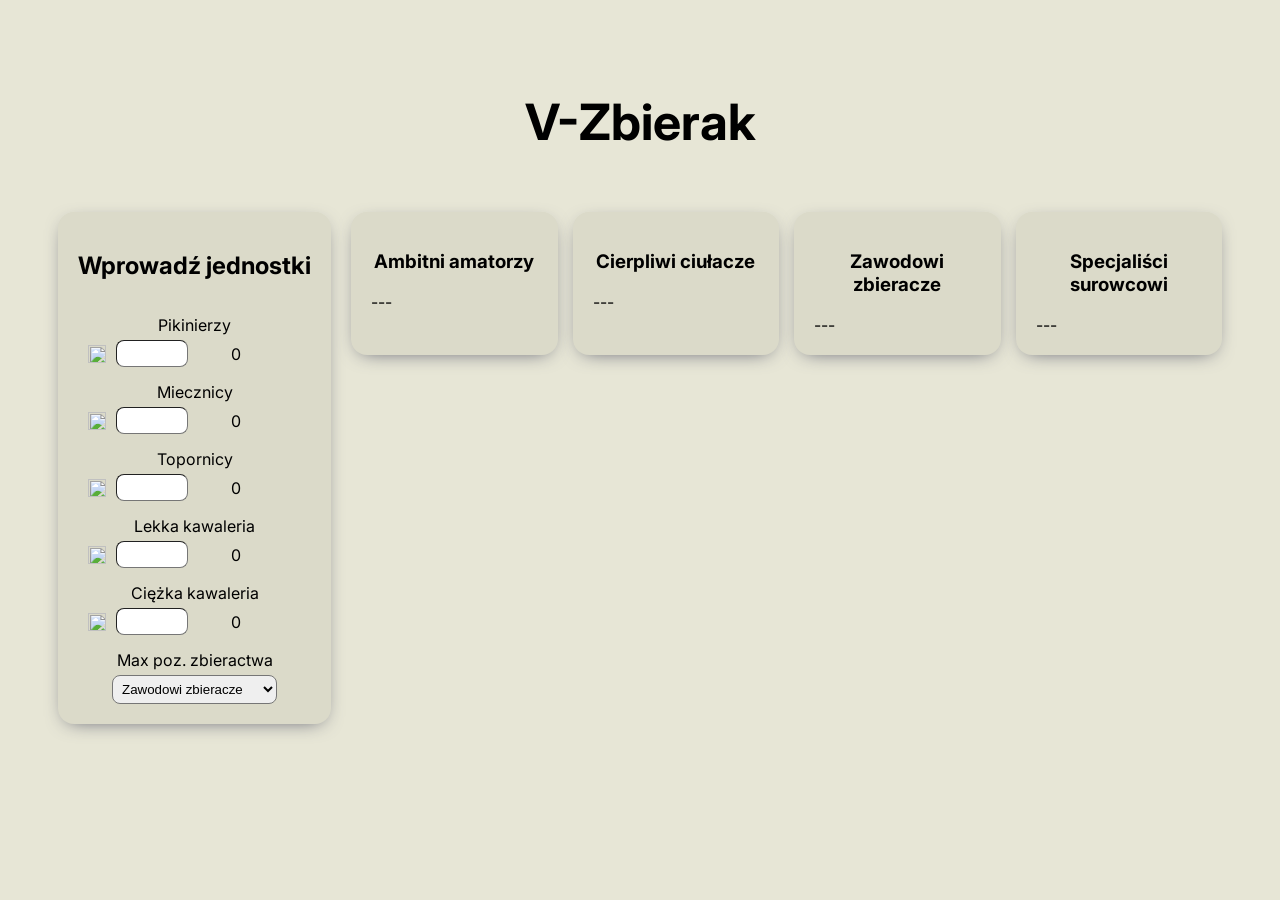
==== index.html @ ecbe4cec "Rename plemiona.html to index.html" ====
<!DOCTYPE html>
<html lang="en">
<head>
    <meta charset="UTF-8">
    <meta http-equiv="X-UA-Compatible" content="IE=edge">
    <meta name="viewport" content="width=device-width, initial-scale=1.0">
    <title>V-Zbierak - Plemiona</title>
    <link rel="preconnect" href="https://fonts.googleapis.com">
    <link rel="preconnect" href="https://fonts.gstatic.com" crossorigin>
    <link href="https://fonts.googleapis.com/css2?family=Inter:wght@100;200;300;400;500;600;700;800;900&display=swap" rel="stylesheet">
    <link id="favicon" rel="shortcut icon" href="https://dspl.innogamescdn.com/asset/935e323b/graphic/favicon.png">
    <style>
        html{
            background-color: #e7e6d6;
            font-family: 'Inter', sans-serif;
        }
        body{
            padding:100px
        }
        input, select{
            width: 60px;
            padding: 5px;
            border-width: 1px;
            border-radius: 0.5rem;
            outline: 2px solid transparent;
            outline-offset: 2px;
        }
        select{
            width: 165px;
        }
        h1{
            text-align: center;
            font-size: 50px;
            margin-bottom: 60px;
        }
        h3{
            text-align: center;
        }
        label{
            margin-top: 15px;
            margin-bottom: 5px;
        }
        hr{
            width:100%
        }
        .inputs{
            display: flex;
            flex-direction: column;
        }
        .grid2{
            display: flex;
            gap: 150px;
        }
        .mainGrid{
            display: flex;
            gap: 50px;
        }
        .col{
            flex: 1;
        }
        .col-6{
            flex: 6;
        }
        .card {
            padding: 20px;
            background-color: #dbdac9;
            border-radius: 1rem;
            box-shadow: 0px 5px 20px -9px rgba(66, 68, 90, 1);
        }
        .icon{
            width: 18px;
            height: 18px;
            margin-right: 10px;
        }
        .inputs div{
            display: flex;
            align-items: center;
        }
        .tribalWarsIcon{
            width: 18px;
            height: 18px;
            display: inline-block;
            margin: auto 2px auto 0;
            overflow: hidden;
            background-repeat: no-repeat;
            vertical-align: -4px;
            background: transparent scroll top left no-repeat;
            background-image: url(https://dspl.innogamescdn.com/asset/935e323b/graphic/icons/header.png);
        }
        .time{
            background-position: -285px 0px;
        }
        .inputs .tribalWarsIcon{
            margin-left: 20px;
            margin-right: 5px;
        }
        .resText{
            width: 70px;
        }
        .scavDetails{
            display: flex;
            flex-direction: column;
            gap:5px
        }
        @media screen and (max-width: 1500px) {
            body{
                padding: 50px;
            }
            .mainGrid{
                gap: 15px;
            }
            .grid2{
                gap: 20px;
            }

        }
        @media screen and (max-width: 800px) {
            h1{
                font-size: 40px;
            }
            body{
                padding: 10px;
            }
            .mainGrid{
                gap: 15px;
                flex-direction: column;
               
            }
            .grid2{
                flex-direction: column;
                gap: 20px;
            }
            .col{
                flex-direction: column;
            }

        }
    </style>
</head>
<body>
    <h1>V-Zbierak</h1>
    <div class="grid2">
        <div class="card">
            <h2>Wprowadź jednostki</h2>
            <div class="inputs col" style="align-items: center;">
                <label for="pikeman">Pikinierzy</label>
                <div>
                    <img class="icon" src="https://dspl.innogamescdn.com/asset/935e323b/graphic/unit/unit_spear.png" />
                    <input name="pikeman" id="pikeman" type="number" min="0" oninput="calculate()"/>
                    <span class="tribalWarsIcon"></span>
                    <span class="resText" id="pikemanRes">0</span>
                </div>
                <label for="swordman">Miecznicy</label>
                <div>
                    <img class="icon" src="https://dspl.innogamescdn.com/asset/935e323b/graphic/unit/unit_sword.png" />
                    <input name="swordman" id="swordman" type="number" min="0" oninput="calculate()"  />
                    <span class="tribalWarsIcon"></span>
                    <span class="resText" id="swordmanRes">0</span>
                </div>
                <label for="axeman">Topornicy</label>
                <div>
                    <img class="icon" src="https://dspl.innogamescdn.com/asset/935e323b/graphic/unit/unit_axe.png" />
                    <input name="axeman" id="axeman" type="number" min="0" oninput="calculate()" />
                    <span class="tribalWarsIcon"></span>
                    <span class="resText" id="axemanRes">0</span>
                </div>
                <label for="lightCav">Lekka kawaleria</label>
                <div>
                    <img class="icon" src="https://dspl.innogamescdn.com/asset/935e323b/graphic/unit/unit_light.png" />
                    <input name="lightCav" id="lightCav" type="number" min="0" oninput="calculate()" />
                    <span class="tribalWarsIcon"></span>
                    <span class="resText" id="lightCavRes">0</span>
                </div>
                <label for="heavyCav">Ciężka kawaleria</label>
                <div>
                    <img class="icon" src="https://dspl.innogamescdn.com/asset/935e323b/graphic/unit/unit_heavy.png" />
                    <input name="heavyCav" id="heavyCav" type="number" min="0" oninput="calculate()" />
                    <span class="tribalWarsIcon"></span>
                    <span class="resText" id="heavyCavRes">0</span>
                </div>
                <label for="discoverLvl">Max poz. zbieractwa</label>
                <div>
                    <select name="discoverLvl" id="discoverLvl" onchange="setDiscoverLvl()">
                        <option value="1">Ambitni amatorzy</option>
                        <option value="2">Cierpliwi ciułacze</option>
                        <option value="3" selected="selected">Zawodowi zbieracze</option>
                        <option value="4">Specjaliści surowcowi</option>
                    </select>
                </div>
            </div>
        </div>
        <div class="col-6">
            <div class="mainGrid">
                <div class="col card">
                    <h3>Ambitni amatorzy</h3>
                    <div id="scav1">---</div>
                </div>
                <div class="col card">
                    <h3>Cierpliwi ciułacze</h3>
                    <div id="scav2">---</div>
                </div>
                <div class="col card">
                    <h3>Zawodowi zbieracze</h3>
                    <div id="scav3">---</div>
                </div>
                <div class="col card">
                    <h3>Specjaliści surowcowi</h3>
                    <div id="scav4">---</div>
                </div>
            </div>
        </div>
    </div>
    <script>
        const pikemanInput = document.getElementById('pikeman');
        const swordmanInput = document.getElementById('swordman');
        const axemanInput = document.getElementById('axeman');
        const lightCavInput = document.getElementById('lightCav');
        const heavyCavInput = document.getElementById('heavyCav');
        let discoverLvl = 3;
        let proportions = [[1], [2.5,1], [5,2,1], [7.5,3,1.5,1]]

        const base = {
            duration_exponent: 0.45,
            duration_initial_seconds: 1800,
            duration_factor: 1,
            load:
            {
                pikeman: 25,
                swordman: 15,
                axeman : 10,
                lightCav: 80,
                heavyCav: 50,
            },
            lootFactors: [0.1,0.25,0.5,0.75]
        }

        let setDiscoverLvl = () => {
            discoverLvl = document.getElementById('discoverLvl').value*1;
            calculate();
        }

        let calculate = () => {

            clearScavInfo();
            calculateEachLoad();
            
            let fullLoad = 
                base.load.pikeman   *   pikemanInput.value  +
                base.load.swordman  *   swordmanInput.value +
                base.load.axeman    *   axemanInput.value   +
                base.load.lightCav  *   lightCavInput.value +
                base.load.heavyCav  *   heavyCavInput.value ;

            let target = [];
            //console.log(fullLoad);
            switch(discoverLvl){
                case 1:
                    target = [fullLoad]
                    break;
                case 2:
                    target = [(fullLoad/3.5)*2.5,(fullLoad/3.5)*1]
                    break;
                case 3:
                    target = [(fullLoad/8)*5,(fullLoad/8)*2,(fullLoad/8)*1]
                    break;
                case 4: 
                    target = [(fullLoad/13)*7.5,(fullLoad/13)*3,(fullLoad/13)*1.5,(fullLoad/13)*1]
                    break;
                default:
                    target = [fullLoad]
                    break;
            }

            const units = optimalValue(target,[pikemanInput.value,swordmanInput.value,axemanInput.value,lightCavInput.value,heavyCavInput.value]);

            let scavengeInfo = [
                ((units[0].length>0) ? 
                {
                    timeInSec: calcDurationSeconds(units[0].reduce((partialSum, a) => partialSum + a, 0),0.1),
                    units: units[0],
                    load: units[0].reduce((partialSum, a) => partialSum + a, 0)*0.1
                } : {}),
                ((units[1].length>0) ? 
                {
                    timeInSec: calcDurationSeconds(units[1].reduce((partialSum, a) => partialSum + a, 0),0.25),
                    units: units[1],
                    load: units[1].reduce((partialSum, a) => partialSum + a, 0)*0.25
                } : {}),
                ((units[2].length>0) ? 
                {
                    timeInSec: calcDurationSeconds(units[2].reduce((partialSum, a) => partialSum + a, 0),0.5),
                    units: units[2],
                    load: units[2].reduce((partialSum, a) => partialSum + a, 0)*0.5
                } : {}),
                ((units[3].length>0) ? 
                {
                    timeInSec: calcDurationSeconds(units[3].reduce((partialSum, a) => partialSum + a, 0),0.75),
                    units: units[3],
                    load: units[3].reduce((partialSum, a) => partialSum + a, 0)*0.75
                } : {}),
            ]

            displayData(scavengeInfo);
        }

        let clearScavInfo = () => {
            for(let i = 0; i<4; i++){document.getElementById('scav'+(i+1)).innerHTML =`---` }
        }

        let displayData = (scavengeInfo) => {
            for(let i = 0; i<4; i++){
                if(scavengeInfo[i].load){
                document.getElementById('scav'+(i+1)).innerHTML =`
                <div class="scavDetails">
                    <div>
                        <span class="tribalWarsIcon time" style="margin-right:10px"></span> <span class="resText" id="heavyCavRes">${secondsToDhms(scavengeInfo[i].timeInSec)}</span>
                    </div>
                    <hr>
                    <div>
                        <span class="tribalWarsIcon" style="margin-right:10px"></span> <span class="resText" id="heavyCavRes">${Math.floor(scavengeInfo[i].load)}</span>
                    </div>
                    <hr>
                    ${weightToUnits(scavengeInfo[i].units)} 
                </div>`
                }   
            }
        }

        let optimalValue = (targets,units) => {
            const weights = [base.load.pikeman, base.load.swordman, base.load.axeman, base.load.lightCav, base.load.heavyCav];
            let availableUnits = [];
            let usedUnits = [[],[],[],[]];
            for(let i = 0; i < 5; i++){
                while (units[i] > 0){
                    availableUnits.push(weights[i])
                    units[i]--;
                }
            }
            const results = [];
            targets.map((target, index) => {
                let i = availableUnits.length -2;
                do{
                    target -= availableUnits[i];
                    usedUnits[index].push(availableUnits.pop());
                    i--;
                }while(target > base.load.lightCav)
            })
            let index = 0;
            for(let i = availableUnits.length-1; i >= 0; i--){
                usedUnits[index].push(availableUnits.pop());
                index++;
                if(index == discoverLvl)index = 0;
            }
            return usedUnits;
        };

        let calcDurationSeconds = (t, lootFactor) => {
            return Math.round((Math.pow(t * getLootPercent(lootFactor) * t * lootFactor, base.duration_exponent) + base.duration_initial_seconds) * base.duration_factor)
        }

        let getLootPercent = (lootFactor) => {
            return 100 * lootFactor
        }

        let weightToUnits = (weight) => {
            let units = [0,0,0,0,0]
            if(weight){
            weight.map((unit, index) => {
                switch (unit){
                    case 25:
                        units[0]++;
                        break;
                    case 15:
                        units[1]++;
                        break;
                    case 10:
                        units[2]++;
                        break;
                    case 80:
                        units[3]++;
                        break;
                    case 50:
                        units[4]++;
                        break;
                }
            })
            return (
                ((units[0] > 0) ? ` <div>
                                        <img class="icon" src="https://dspl.innogamescdn.com/asset/935e323b/graphic/unit/unit_spear.png" /> <span class="resText">${units[0]}</span>
                                    </div>` 
                : "") + 
                ((units[1] > 0) ? ` <div>
                                        <img class="icon" src="https://dspl.innogamescdn.com/asset/935e323b/graphic/unit/unit_sword.png" /> <span class="resText">${units[1]}</span>
                                    </div>` 
                : "") +
                ((units[2] > 0) ? ` <div>
                                        <img class="icon" src="https://dspl.innogamescdn.com/asset/935e323b/graphic/unit/unit_axe.png" /> <span class="resText">${units[2]}</span>
                                    </div>` 
                : "") +
                ((units[3] > 0) ? ` <div>
                                        <img class="icon" src="https://dspl.innogamescdn.com/asset/935e323b/graphic/unit/unit_light.png" /> <span class="resText">${units[3]}</span>
                                    </div>` 
                : "") + 
                ((units[4] > 0) ? ` <div>
                                        <img class="icon" src="https://dspl.innogamescdn.com/asset/935e323b/graphic/unit/unit_heavy.png" /> <span class="resText">${units[4]}</span>
                                    </div>` 
                : "")
                );
            }else{
                return "";
            }
        }

        let calculateEachLoad = () => {
            if(pikemanInput.value){
                document.getElementById('pikemanRes').innerText = pikemanInput.value*base.load.pikeman;
            }else{
                document.getElementById('pikemanRes').innerText = 0;
            }
            if(swordmanInput.value){
                document.getElementById('swordmanRes').innerText = swordmanInput.value*base.load.swordman;
            }else{
                document.getElementById('swordmanRes').innerText = 0;
            }
            if(axemanInput.value){
                document.getElementById('axemanRes').innerText = axemanInput.value*base.load.axeman;
            }else{
                document.getElementById('axemanRes').innerText = 0;
            }
            if(lightCavInput.value){
                document.getElementById('lightCavRes').innerText = lightCavInput.value*base.load.lightCav;
            }else{
                document.getElementById('lightCavRes').innerText = 0;
            }
            if(heavyCavInput.value){
                document.getElementById('heavyCavRes').innerText = heavyCavInput.value*base.load.heavyCav;
            }else{
                document.getElementById('heavyCavRes').innerText = 0;
            }
        }

        function secondsToDhms(seconds) {
            seconds = Number(seconds);
            var d = Math.floor(seconds / (3600*24));
            var h = Math.floor(seconds % (3600*24) / 3600);
            var m = Math.floor(seconds % 3600 / 60);
            var s = Math.floor(seconds % 60);

            var dDisplay = d > 0 ? d + " d, " : "";
            var hDisplay = h > 0 ? h + " h, "  : "";
            var mDisplay = m > 0 ? m + " min, " : "";
            var sDisplay = s > 0 ? s + " sec." : "";
            return dDisplay + hDisplay + mDisplay + sDisplay;
        }

    </script>
</body>
</html>
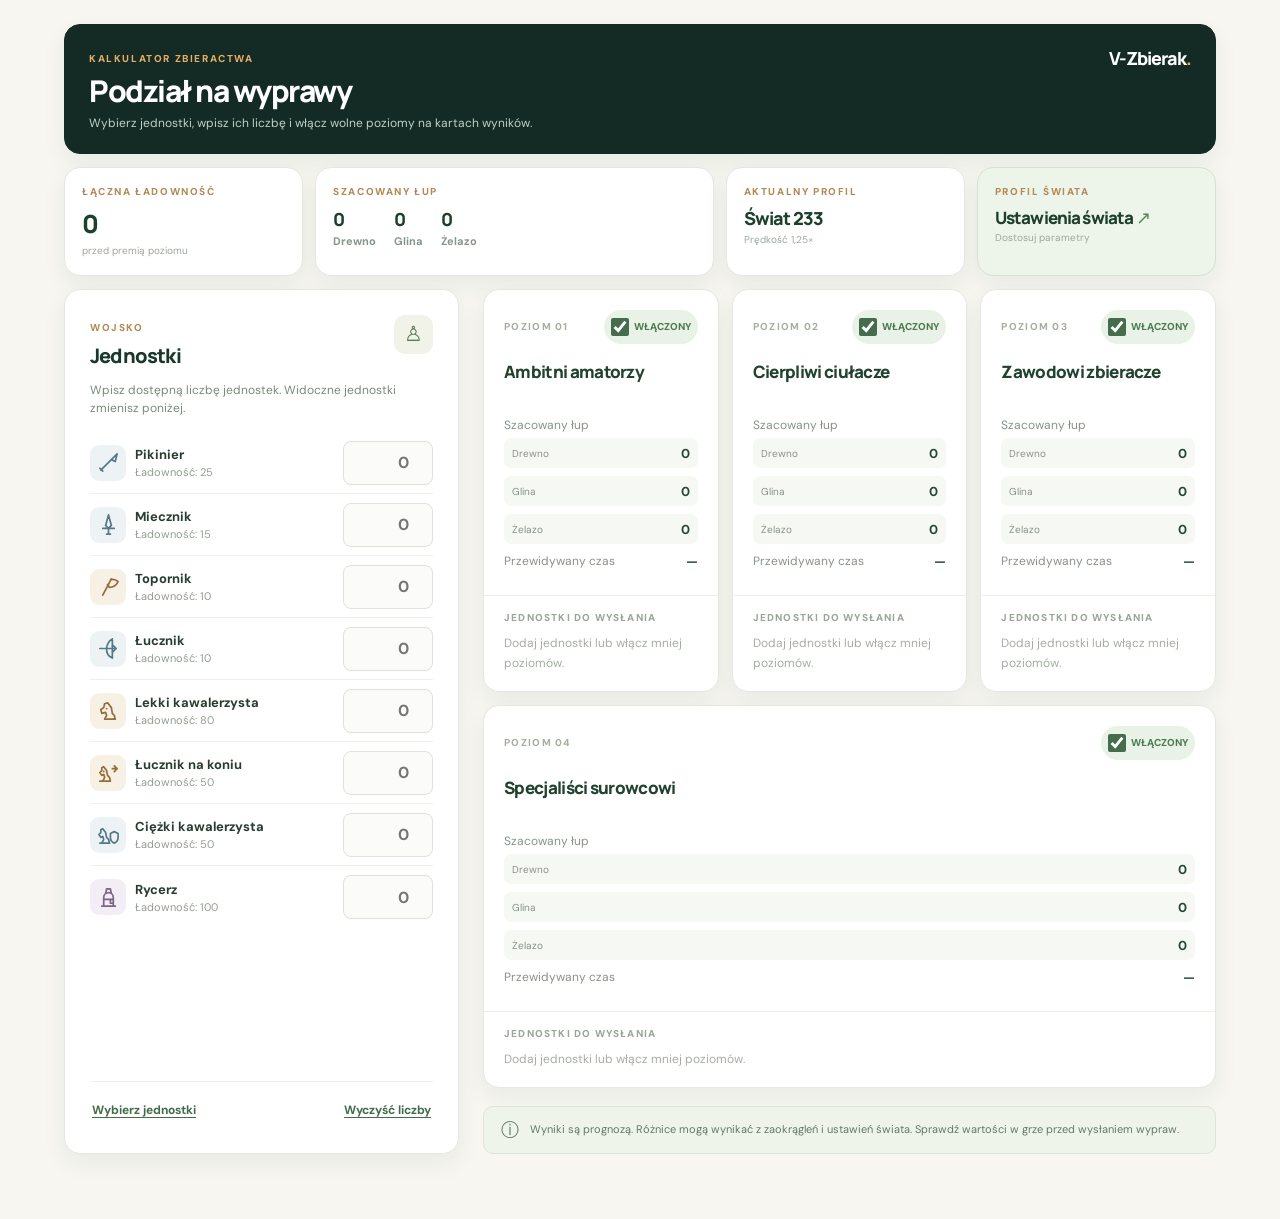
==== commit 0fa49ab9: "Updating the calculator" ====
--- a/index.html
+++ b/index.html
@@ -1,458 +1,87 @@
-<!DOCTYPE html>
-<html lang="en">
-<head>
-    <meta charset="UTF-8">
-    <meta http-equiv="X-UA-Compatible" content="IE=edge">
-    <meta name="viewport" content="width=device-width, initial-scale=1.0">
-    <title>V-Zbierak - Plemiona</title>
-    <link rel="preconnect" href="https://fonts.googleapis.com">
-    <link rel="preconnect" href="https://fonts.gstatic.com" crossorigin>
-    <link href="https://fonts.googleapis.com/css2?family=Inter:wght@100;200;300;400;500;600;700;800;900&display=swap" rel="stylesheet">
-    <link id="favicon" rel="shortcut icon" href="https://dspl.innogamescdn.com/asset/935e323b/graphic/favicon.png">
-    <style>
-        html{
-            background-color: #e7e6d6;
-            font-family: 'Inter', sans-serif;
-        }
-        body{
-            padding:100px
-        }
-        input, select{
-            width: 60px;
-            padding: 5px;
-            border-width: 1px;
-            border-radius: 0.5rem;
-            outline: 2px solid transparent;
-            outline-offset: 2px;
-        }
-        select{
-            width: 165px;
-        }
-        h1{
-            text-align: center;
-            font-size: 50px;
-            margin-bottom: 60px;
-        }
-        h3{
-            text-align: center;
-        }
-        label{
-            margin-top: 15px;
-            margin-bottom: 5px;
-        }
-        hr{
-            width:100%
-        }
-        .inputs{
-            display: flex;
-            flex-direction: column;
-        }
-        .grid2{
-            display: flex;
-            gap: 150px;
-        }
-        .mainGrid{
-            display: flex;
-            gap: 50px;
-        }
-        .col{
-            flex: 1;
-        }
-        .col-6{
-            flex: 6;
-        }
-        .card {
-            padding: 20px;
-            background-color: #dbdac9;
-            border-radius: 1rem;
-            box-shadow: 0px 5px 20px -9px rgba(66, 68, 90, 1);
-        }
-        .icon{
-            width: 18px;
-            height: 18px;
-            margin-right: 10px;
-        }
-        .inputs div{
-            display: flex;
-            align-items: center;
-        }
-        .tribalWarsIcon{
-            width: 18px;
-            height: 18px;
-            display: inline-block;
-            margin: auto 2px auto 0;
-            overflow: hidden;
-            background-repeat: no-repeat;
-            vertical-align: -4px;
-            background: transparent scroll top left no-repeat;
-            background-image: url(https://dspl.innogamescdn.com/asset/935e323b/graphic/icons/header.png);
-        }
-        .time{
-            background-position: -285px 0px;
-        }
-        .inputs .tribalWarsIcon{
-            margin-left: 20px;
-            margin-right: 5px;
-        }
-        .resText{
-            width: 70px;
-        }
-        .scavDetails{
-            display: flex;
-            flex-direction: column;
-            gap:5px
-        }
-        @media screen and (max-width: 1500px) {
-            body{
-                padding: 50px;
-            }
-            .mainGrid{
-                gap: 15px;
-            }
-            .grid2{
-                gap: 20px;
-            }
-
-        }
-        @media screen and (max-width: 800px) {
-            h1{
-                font-size: 40px;
-            }
-            body{
-                padding: 10px;
-            }
-            .mainGrid{
-                gap: 15px;
-                flex-direction: column;
-               
-            }
-            .grid2{
-                flex-direction: column;
-                gap: 20px;
-            }
-            .col{
-                flex-direction: column;
-            }
-
-        }
-    </style>
-</head>
-<body>
-    <h1>V-Zbierak</h1>
-    <div class="grid2">
-        <div class="card">
-            <h2>Wprowadź jednostki</h2>
-            <div class="inputs col" style="align-items: center;">
-                <label for="pikeman">Pikinierzy</label>
-                <div>
-                    <img class="icon" src="https://dspl.innogamescdn.com/asset/935e323b/graphic/unit/unit_spear.png" />
-                    <input name="pikeman" id="pikeman" type="number" min="0" oninput="calculate()"/>
-                    <span class="tribalWarsIcon"></span>
-                    <span class="resText" id="pikemanRes">0</span>
-                </div>
-                <label for="swordman">Miecznicy</label>
-                <div>
-                    <img class="icon" src="https://dspl.innogamescdn.com/asset/935e323b/graphic/unit/unit_sword.png" />
-                    <input name="swordman" id="swordman" type="number" min="0" oninput="calculate()"  />
-                    <span class="tribalWarsIcon"></span>
-                    <span class="resText" id="swordmanRes">0</span>
-                </div>
-                <label for="axeman">Topornicy</label>
-                <div>
-                    <img class="icon" src="https://dspl.innogamescdn.com/asset/935e323b/graphic/unit/unit_axe.png" />
-                    <input name="axeman" id="axeman" type="number" min="0" oninput="calculate()" />
-                    <span class="tribalWarsIcon"></span>
-                    <span class="resText" id="axemanRes">0</span>
-                </div>
-                <label for="lightCav">Lekka kawaleria</label>
-                <div>
-                    <img class="icon" src="https://dspl.innogamescdn.com/asset/935e323b/graphic/unit/unit_light.png" />
-                    <input name="lightCav" id="lightCav" type="number" min="0" oninput="calculate()" />
-                    <span class="tribalWarsIcon"></span>
-                    <span class="resText" id="lightCavRes">0</span>
-                </div>
-                <label for="heavyCav">Ciężka kawaleria</label>
-                <div>
-                    <img class="icon" src="https://dspl.innogamescdn.com/asset/935e323b/graphic/unit/unit_heavy.png" />
-                    <input name="heavyCav" id="heavyCav" type="number" min="0" oninput="calculate()" />
-                    <span class="tribalWarsIcon"></span>
-                    <span class="resText" id="heavyCavRes">0</span>
-                </div>
-                <label for="discoverLvl">Max poz. zbieractwa</label>
-                <div>
-                    <select name="discoverLvl" id="discoverLvl" onchange="setDiscoverLvl()">
-                        <option value="1">Ambitni amatorzy</option>
-                        <option value="2">Cierpliwi ciułacze</option>
-                        <option value="3" selected="selected">Zawodowi zbieracze</option>
-                        <option value="4">Specjaliści surowcowi</option>
-                    </select>
-                </div>
-            </div>
-        </div>
-        <div class="col-6">
-            <div class="mainGrid">
-                <div class="col card">
-                    <h3>Ambitni amatorzy</h3>
-                    <div id="scav1">---</div>
-                </div>
-                <div class="col card">
-                    <h3>Cierpliwi ciułacze</h3>
-                    <div id="scav2">---</div>
-                </div>
-                <div class="col card">
-                    <h3>Zawodowi zbieracze</h3>
-                    <div id="scav3">---</div>
-                </div>
-                <div class="col card">
-                    <h3>Specjaliści surowcowi</h3>
-                    <div id="scav4">---</div>
-                </div>
-            </div>
-        </div>
-    </div>
-    <script>
-        const pikemanInput = document.getElementById('pikeman');
-        const swordmanInput = document.getElementById('swordman');
-        const axemanInput = document.getElementById('axeman');
-        const lightCavInput = document.getElementById('lightCav');
-        const heavyCavInput = document.getElementById('heavyCav');
-        let discoverLvl = 3;
-        let proportions = [[1], [2.5,1], [5,2,1], [7.5,3,1.5,1]]
-
-        const base = {
-            duration_exponent: 0.45,
-            duration_initial_seconds: 1800,
-            duration_factor: 1,
-            load:
-            {
-                pikeman: 25,
-                swordman: 15,
-                axeman : 10,
-                lightCav: 80,
-                heavyCav: 50,
-            },
-            lootFactors: [0.1,0.25,0.5,0.75]
-        }
-
-        let setDiscoverLvl = () => {
-            discoverLvl = document.getElementById('discoverLvl').value*1;
-            calculate();
-        }
-
-        let calculate = () => {
-
-            clearScavInfo();
-            calculateEachLoad();
-            
-            let fullLoad = 
-                base.load.pikeman   *   pikemanInput.value  +
-                base.load.swordman  *   swordmanInput.value +
-                base.load.axeman    *   axemanInput.value   +
-                base.load.lightCav  *   lightCavInput.value +
-                base.load.heavyCav  *   heavyCavInput.value ;
-
-            let target = [];
-            //console.log(fullLoad);
-            switch(discoverLvl){
-                case 1:
-                    target = [fullLoad]
-                    break;
-                case 2:
-                    target = [(fullLoad/3.5)*2.5,(fullLoad/3.5)*1]
-                    break;
-                case 3:
-                    target = [(fullLoad/8)*5,(fullLoad/8)*2,(fullLoad/8)*1]
-                    break;
-                case 4: 
-                    target = [(fullLoad/13)*7.5,(fullLoad/13)*3,(fullLoad/13)*1.5,(fullLoad/13)*1]
-                    break;
-                default:
-                    target = [fullLoad]
-                    break;
-            }
-
-            const units = optimalValue(target,[pikemanInput.value,swordmanInput.value,axemanInput.value,lightCavInput.value,heavyCavInput.value]);
-
-            let scavengeInfo = [
-                ((units[0].length>0) ? 
-                {
-                    timeInSec: calcDurationSeconds(units[0].reduce((partialSum, a) => partialSum + a, 0),0.1),
-                    units: units[0],
-                    load: units[0].reduce((partialSum, a) => partialSum + a, 0)*0.1
-                } : {}),
-                ((units[1].length>0) ? 
-                {
-                    timeInSec: calcDurationSeconds(units[1].reduce((partialSum, a) => partialSum + a, 0),0.25),
-                    units: units[1],
-                    load: units[1].reduce((partialSum, a) => partialSum + a, 0)*0.25
-                } : {}),
-                ((units[2].length>0) ? 
-                {
-                    timeInSec: calcDurationSeconds(units[2].reduce((partialSum, a) => partialSum + a, 0),0.5),
-                    units: units[2],
-                    load: units[2].reduce((partialSum, a) => partialSum + a, 0)*0.5
-                } : {}),
-                ((units[3].length>0) ? 
-                {
-                    timeInSec: calcDurationSeconds(units[3].reduce((partialSum, a) => partialSum + a, 0),0.75),
-                    units: units[3],
-                    load: units[3].reduce((partialSum, a) => partialSum + a, 0)*0.75
-                } : {}),
-            ]
-
-            displayData(scavengeInfo);
-        }
-
-        let clearScavInfo = () => {
-            for(let i = 0; i<4; i++){document.getElementById('scav'+(i+1)).innerHTML =`---` }
-        }
-
-        let displayData = (scavengeInfo) => {
-            for(let i = 0; i<4; i++){
-                if(scavengeInfo[i].load){
-                document.getElementById('scav'+(i+1)).innerHTML =`
-                <div class="scavDetails">
-                    <div>
-                        <span class="tribalWarsIcon time" style="margin-right:10px"></span> <span class="resText" id="heavyCavRes">${secondsToDhms(scavengeInfo[i].timeInSec)}</span>
-                    </div>
-                    <hr>
-                    <div>
-                        <span class="tribalWarsIcon" style="margin-right:10px"></span> <span class="resText" id="heavyCavRes">${Math.floor(scavengeInfo[i].load)}</span>
-                    </div>
-                    <hr>
-                    ${weightToUnits(scavengeInfo[i].units)} 
-                </div>`
-                }   
-            }
-        }
-
-        let optimalValue = (targets,units) => {
-            const weights = [base.load.pikeman, base.load.swordman, base.load.axeman, base.load.lightCav, base.load.heavyCav];
-            let availableUnits = [];
-            let usedUnits = [[],[],[],[]];
-            for(let i = 0; i < 5; i++){
-                while (units[i] > 0){
-                    availableUnits.push(weights[i])
-                    units[i]--;
-                }
-            }
-            const results = [];
-            targets.map((target, index) => {
-                let i = availableUnits.length -2;
-                do{
-                    target -= availableUnits[i];
-                    usedUnits[index].push(availableUnits.pop());
-                    i--;
-                }while(target > base.load.lightCav)
-            })
-            let index = 0;
-            for(let i = availableUnits.length-1; i >= 0; i--){
-                usedUnits[index].push(availableUnits.pop());
-                index++;
-                if(index == discoverLvl)index = 0;
-            }
-            return usedUnits;
-        };
-
-        let calcDurationSeconds = (t, lootFactor) => {
-            return Math.round((Math.pow(t * getLootPercent(lootFactor) * t * lootFactor, base.duration_exponent) + base.duration_initial_seconds) * base.duration_factor)
-        }
-
-        let getLootPercent = (lootFactor) => {
-            return 100 * lootFactor
-        }
-
-        let weightToUnits = (weight) => {
-            let units = [0,0,0,0,0]
-            if(weight){
-            weight.map((unit, index) => {
-                switch (unit){
-                    case 25:
-                        units[0]++;
-                        break;
-                    case 15:
-                        units[1]++;
-                        break;
-                    case 10:
-                        units[2]++;
-                        break;
-                    case 80:
-                        units[3]++;
-                        break;
-                    case 50:
-                        units[4]++;
-                        break;
-                }
-            })
-            return (
-                ((units[0] > 0) ? ` <div>
-                                        <img class="icon" src="https://dspl.innogamescdn.com/asset/935e323b/graphic/unit/unit_spear.png" /> <span class="resText">${units[0]}</span>
-                                    </div>` 
-                : "") + 
-                ((units[1] > 0) ? ` <div>
-                                        <img class="icon" src="https://dspl.innogamescdn.com/asset/935e323b/graphic/unit/unit_sword.png" /> <span class="resText">${units[1]}</span>
-                                    </div>` 
-                : "") +
-                ((units[2] > 0) ? ` <div>
-                                        <img class="icon" src="https://dspl.innogamescdn.com/asset/935e323b/graphic/unit/unit_axe.png" /> <span class="resText">${units[2]}</span>
-                                    </div>` 
-                : "") +
-                ((units[3] > 0) ? ` <div>
-                                        <img class="icon" src="https://dspl.innogamescdn.com/asset/935e323b/graphic/unit/unit_light.png" /> <span class="resText">${units[3]}</span>
-                                    </div>` 
-                : "") + 
-                ((units[4] > 0) ? ` <div>
-                                        <img class="icon" src="https://dspl.innogamescdn.com/asset/935e323b/graphic/unit/unit_heavy.png" /> <span class="resText">${units[4]}</span>
-                                    </div>` 
-                : "")
-                );
-            }else{
-                return "";
-            }
-        }
-
-        let calculateEachLoad = () => {
-            if(pikemanInput.value){
-                document.getElementById('pikemanRes').innerText = pikemanInput.value*base.load.pikeman;
-            }else{
-                document.getElementById('pikemanRes').innerText = 0;
-            }
-            if(swordmanInput.value){
-                document.getElementById('swordmanRes').innerText = swordmanInput.value*base.load.swordman;
-            }else{
-                document.getElementById('swordmanRes').innerText = 0;
-            }
-            if(axemanInput.value){
-                document.getElementById('axemanRes').innerText = axemanInput.value*base.load.axeman;
-            }else{
-                document.getElementById('axemanRes').innerText = 0;
-            }
-            if(lightCavInput.value){
-                document.getElementById('lightCavRes').innerText = lightCavInput.value*base.load.lightCav;
-            }else{
-                document.getElementById('lightCavRes').innerText = 0;
-            }
-            if(heavyCavInput.value){
-                document.getElementById('heavyCavRes').innerText = heavyCavInput.value*base.load.heavyCav;
-            }else{
-                document.getElementById('heavyCavRes').innerText = 0;
-            }
-        }
-
-        function secondsToDhms(seconds) {
-            seconds = Number(seconds);
-            var d = Math.floor(seconds / (3600*24));
-            var h = Math.floor(seconds % (3600*24) / 3600);
-            var m = Math.floor(seconds % 3600 / 60);
-            var s = Math.floor(seconds % 60);
-
-            var dDisplay = d > 0 ? d + " d, " : "";
-            var hDisplay = h > 0 ? h + " h, "  : "";
-            var mDisplay = m > 0 ? m + " min, " : "";
-            var sDisplay = s > 0 ? s + " sec." : "";
-            return dDisplay + hDisplay + mDisplay + sDisplay;
-        }
-
-    </script>
-</body>
-</html>
+<!doctype html>
+<html lang="pl">
+<head>
+  <meta charset="utf-8">
+  <meta name="viewport" content="width=device-width, initial-scale=1">
+  <meta name="theme-color" content="#142b25">
+  <meta name="description" content="V-Zbierak — prosty kalkulator zbieractwa dla Plemion z ustawieniami każdego świata.">
+  <title>V-Zbierak — kalkulator zbieractwa</title>
+  <link rel="icon" href="./favicon.svg" type="image/svg+xml">
+  <link rel="stylesheet" href="./styles.css">
+  <script defer src="./calculator.js"></script>
+  <script defer src="./app.js"></script>
+</head>
+<body>
+  <svg class="icon-sprite" xmlns="http://www.w3.org/2000/svg" aria-hidden="true" focusable="false">
+    <symbol id="unit-icon-spear" viewBox="0 0 24 24">
+      <path d="M4 20 16 8M3 18l3 3m9-12 6-6-2 8-4-2Z"/>
+    </symbol>
+    <symbol id="unit-icon-sword" viewBox="0 0 24 24">
+      <path d="M12 2 15 13 12 16 9 13 12 2ZM6 16h12m-6 0v5m-2 1h4"/>
+    </symbol>
+    <symbol id="unit-icon-axe" viewBox="0 0 24 24">
+      <path d="M6 21 15 4m-1 1c3-1 6 0 8 2-2 4-5 6-9 6l-2-3"/>
+    </symbol>
+    <symbol id="unit-icon-archer" viewBox="0 0 24 24">
+      <path d="M16 2c-7 4-9 16 0 20m0-20v20M3 12h17m-4-4 4 4-4 4"/>
+    </symbol>
+    <symbol id="unit-icon-light" viewBox="0 0 24 24">
+      <path d="M8 21h11l-1-4-2-2-1-6-4-5-3 1-1 4-3 2 1 4 4-1 1 3-2 4Z"/>
+      <circle cx="10" cy="10" r="1" fill="currentColor" stroke="none"/>
+    </symbol>
+    <symbol id="unit-icon-marcher" viewBox="0 0 24 24">
+      <path d="M3 21h11l-1-4-2-2-1-5-3-4-2 1v3l-2 2 2 3 2-1 1 3-2 4Zm13-13h5m-3-3 3 3-3 3"/>
+      <circle cx="7" cy="11" r="1" fill="currentColor" stroke="none"/>
+    </symbol>
+    <symbol id="unit-icon-heavy" viewBox="0 0 24 24">
+      <path d="M3 21h10l-1-4-2-2-1-5-3-4-2 1v3l-2 2 2 3 2-1 1 3-2 4Zm15-12 4 2v4c0 3-2 5-4 6-2-1-4-3-4-6v-4l4-2Z"/>
+    </symbol>
+    <symbol id="unit-icon-knight" viewBox="0 0 24 24">
+      <path d="M5 21h14M7 21V12a5 5 0 0 1 10 0v9M9 8l1-5h4l1 5M7 14h10m-3 0v4h3"/>
+    </symbol>
+  </svg>
+  <div class="site-shell">
+    <main class="calculator-section" aria-labelledby="calculator-title">
+      <header class="results-header"><div><span class="panel-kicker">KALKULATOR ZBIERACTWA</span><h1 id="calculator-title">Podział na wyprawy</h1><p>Wybierz jednostki, wpisz ich liczbę i włącz wolne poziomy na kartach wyników.</p></div><strong class="results-brand">V-Zbierak<span aria-hidden="true">.</span></strong></header>
+      <div class="metrics"><div class="metric"><span class="panel-kicker">Łączna ładowność</span><strong id="total-carry">0</strong><small>przed premią poziomu</small></div><div class="metric metric-loot"><span class="panel-kicker">Szacowany łup</span><div class="metric-resources"><div><strong id="total-wood">0</strong><span>Drewno</span></div><div><strong id="total-clay">0</strong><span>Glina</span></div><div><strong id="total-iron">0</strong><span>Żelazo</span></div></div></div><div class="metric metric-profile" aria-live="polite"><span class="panel-kicker">Aktualny profil</span><strong id="world-label">Świat 233</strong><small id="world-speed-label">Prędkość 1,25×</small></div><button id="open-world-settings" class="metric metric-settings" type="button" aria-haspopup="dialog"><span class="panel-kicker">Profil świata</span><strong>Ustawienia świata <span aria-hidden="true">↗</span></strong><small>Dostosuj parametry</small></button></div>
+      <div class="calculator-layout">
+        <div class="input-column">
+          <section class="panel troop-panel" aria-labelledby="units-title">
+            <div class="panel-heading"><div><span class="panel-kicker">WOJSKO</span><h2 id="units-title">Jednostki</h2></div><span class="heading-symbol" aria-hidden="true">♙</span></div>
+            <p class="panel-intro">Wpisz dostępną liczbę jednostek. Widoczne jednostki zmienisz poniżej.</p>
+            <div id="unit-list" class="unit-list"></div>
+            <div class="panel-actions"><button id="open-unit-selection" class="text-button" type="button" aria-haspopup="dialog">Wybierz jednostki</button><button id="reset-button" class="text-button" type="button">Wyczyść liczby</button></div>
+          </section>
+        </div>
+
+        <div class="results-column">
+          <p id="form-message" class="form-message" role="status" aria-live="polite"></p>
+          <div id="result-list" class="result-list" aria-live="polite"></div>
+          <div class="results-note"><span aria-hidden="true">ⓘ</span><p>Wyniki są prognozą. Różnice mogą wynikać z zaokrągleń i ustawień świata. Sprawdź wartości w grze przed wysłaniem wypraw.</p></div>
+        </div>
+      </div>
+    </main>
+  </div>
+
+  <dialog id="unit-dialog" class="world-dialog unit-dialog" aria-labelledby="unit-dialog-title">
+    <form id="unit-form">
+      <div class="dialog-header"><div><span class="panel-kicker">WOJSKO</span><h2 id="unit-dialog-title">Wybierz jednostki</h2><p>Na liście kalkulatora pojawią się tylko zaznaczone jednostki.</p></div><button id="close-unit-selection" class="icon-button" type="button" aria-label="Zamknij wybór jednostek">×</button></div>
+      <div class="dialog-scroll"><div id="unit-options" class="unit-options"></div></div>
+      <div class="dialog-actions"><button id="select-all-unit-options" class="text-button" type="button">Zaznacz wszystkie</button><div><button id="cancel-unit-selection" class="button button-quiet" type="button">Anuluj</button><button class="button button-primary" type="submit">Zapisz wybór</button></div></div>
+    </form>
+  </dialog>
+
+  <dialog id="world-dialog" class="world-dialog" aria-labelledby="world-dialog-title">
+    <form id="world-form" novalidate>
+      <div class="dialog-header"><div><span class="panel-kicker">PROFIL ŚWIATA</span><h2 id="world-dialog-title">Ustawienia świata</h2><p>Domyślne wartości odpowiadają światu 233. Dopasuj je do swojego świata.</p></div><button id="close-world-settings" class="icon-button" type="button" aria-label="Zamknij ustawienia">×</button></div>
+      <div class="dialog-scroll">
+        <section class="dialog-section" aria-labelledby="world-basic-title"><h3 id="world-basic-title">Świat i czas</h3><div class="setting-fields"><label class="setting-field">Nazwa profilu<input name="worldName" type="text" maxlength="40" autocomplete="off" required></label><label class="setting-field">Prędkość gry<input name="worldSpeed" type="number" min="0.01" max="100" step="0.01" inputmode="decimal" required></label><label class="setting-field">Współczynnik czasu<input name="durationFactor" type="number" min="0.01" max="100" step="0.000001" inputmode="decimal" required></label><label class="setting-field">Początkowy czas (s)<input name="initialSeconds" type="number" min="0" max="86400" step="1" inputmode="numeric" required></label><label class="setting-field">Wykładnik czasu<input name="exponent" type="number" min="0.01" max="2" step="0.01" inputmode="decimal" required></label><label class="setting-field">Mnożnik ładowności<input name="carryFactor" type="number" min="0.01" max="100" step="0.01" inputmode="decimal" required></label></div><p class="setting-help">Zmiana prędkości przelicza współczynnik czasu według przybliżenia. Możesz następnie wpisać dokładną wartość z gry.</p></section>
+        <section class="dialog-section" aria-labelledby="world-units-title"><h3 id="world-units-title">Jednostki dostępne w zbieractwie</h3><p class="setting-help">Wyłącz jednostki, których nie można wysłać na tym świecie. Wpisane liczby pozostaną zapisane.</p><div id="modal-unit-list" class="modal-unit-list"></div></section>
+        <section class="dialog-section" aria-labelledby="world-loot-title"><h3 id="world-loot-title">Mnożniki łupu poziomów</h3><div id="modal-loot-list" class="modal-loot-list"></div></section>
+      </div>
+      <p id="world-error" class="dialog-error" role="alert"></p>
+      <div class="dialog-actions"><button id="restore-world-233" class="text-button" type="button">Przywróć profil 233</button><div><button id="cancel-world-settings" class="button button-quiet" type="button">Anuluj</button><button class="button button-primary" type="submit">Zapisz ustawienia</button></div></div>
+    </form>
+  </dialog>
+</body>
+</html>
--- a/styles.css
+++ b/styles.css
@@ -0,0 +1,161 @@
+@import url('https://fonts.googleapis.com/css2?family=DM+Sans:wght@400;500;600;700&family=Manrope:wght@400;500;600;700;800&display=swap');
+
+:root { font-family: 'DM Sans', sans-serif; color: #26382f; background: #f7f6f1; font-synthesis: none; }
+* { box-sizing: border-box; }
+.icon-sprite { position: absolute; width: 0; height: 0; overflow: hidden; }
+body { margin: 0; }
+body:has(dialog[open]) { overflow: hidden; }
+button, input { font: inherit; }
+button { cursor: pointer; }
+h1, h2, h3, p { margin-top: 0; }
+button:focus-visible, input:focus-visible { outline: 3px solid #d99c4f; outline-offset: 3px; }
+.site-shell { max-width: 1600px; min-height: 100vh; margin: auto; }
+
+.button { display: inline-flex; align-items: center; justify-content: center; gap: 10px; min-height: 44px; padding: 11px 16px; border-radius: 10px; font-size: 13px; font-weight: 700; transition: transform .15s, background .15s; }
+.button:hover:not(:disabled) { transform: translateY(-1px); }
+.button-primary { border: 1px solid #d49c54; background: #e5ad67; color: #152c25; }
+.button-primary:hover { background: #f0be7f; }
+.button-quiet { border: 1px solid #d9e0d8; background: #fff; color: #315640; }
+.button:disabled { opacity: .45; cursor: not-allowed; }
+.text-button { min-height: 36px; padding: 6px 2px; border: 0; background: transparent; color: #426c48; font-size: 12px; font-weight: 700; text-decoration: underline; text-underline-offset: 3px; }
+.text-button:hover { color: #244a30; }
+
+.calculator-section { padding: 24px clamp(20px, 5vw, 80px) 65px; }
+.calculator-layout { display: flex; align-items: stretch; flex-wrap: wrap; gap: 24px; }
+.input-column { display: flex; flex: 0 1 395px; flex-direction: column; gap: 22px; min-width: min(100%, 320px); }
+.results-column { display: flex; flex: 1 1 530px; align-self: flex-start; flex-direction: column; min-width: min(100%, 320px); }
+.panel, .results-header, .metric, .result-card { border: 1px solid #e4e8e0; border-radius: 16px; background: #fff; box-shadow: 0 9px 25px #1a3a2810; }
+.panel { padding: 25px; }
+.troop-panel { display: flex; flex: 1 1 auto; flex-direction: column; }
+.panel-heading { display: flex; align-items: flex-start; justify-content: space-between; gap: 14px; margin-bottom: 12px; }
+.panel-kicker { color: #b18a55; font-size: 10px; font-weight: 800; letter-spacing: .16em; }
+.panel-heading h2 { margin: 6px 0 0; color: #18382a; font: 800 20px Manrope, sans-serif; letter-spacing: -.04em; }
+.heading-symbol { display: grid; place-items: center; flex: none; width: 39px; height: 39px; border-radius: 11px; background: #f1f3e9; color: #5a7957; font-size: 21px; }
+.panel-intro { margin: 0 0 14px; color: #7b897d; font-size: 12px; line-height: 1.55; }
+
+.unit-list { display: flex; flex: 1 0 auto; flex-direction: column; }
+.unit-row { display: flex; flex: 0 0 auto; align-items: center; gap: 9px; min-height: 62px; border-bottom: 1px solid #eff0eb; }
+.unit-row:last-child { border-bottom: 0; }
+.unit-empty { margin: auto 4px; color: #849184; font-size: 12px; line-height: 1.6; }
+.unit-badge { display: grid; place-items: center; flex: none; width: 36px; height: 36px; border-radius: 9px; background: #f5f2e9; color: #8c6b3f; }
+.unit-icon { width: 23px; height: 23px; fill: none; stroke: currentColor; stroke-width: 1.8; stroke-linecap: round; stroke-linejoin: round; }
+.unit-badge--spear, .unit-badge--sword, .unit-badge--archer, .unit-badge--heavy { background: #edf3f5; color: #557988; }
+.unit-badge--axe, .unit-badge--light, .unit-badge--marcher { background: #f7f0e5; color: #946d39; }
+.unit-badge--knight { background: #f3eef5; color: #7c6586; }
+.unit-name { flex: 1; min-width: 0; cursor: pointer; }
+.unit-name strong { display: block; color: #273d30; font-size: 13px; }
+.unit-name small { display: block; margin-top: 2px; color: #929d92; font-size: 11px; }
+.unit-input { flex: none; width: 90px; min-height: 44px; padding: 0 8px; border: 1px solid #dce3d9; border-radius: 8px; background: #fbfcfa; color: #23422f; font-size: 16px; font-weight: 700; text-align: right; }
+.unit-input:disabled { background: #f1f3ef; cursor: not-allowed; }
+.panel-actions { display: flex; justify-content: space-between; gap: 14px; margin-top: 14px; padding-top: 10px; border-top: 1px solid #eff0eb; }
+.results-header { display: flex; align-items: center; justify-content: space-between; gap: 18px; min-height: 112px; padding: 21px 24px; border-color: #142b25; background: #142b25; color: #fff; }
+.results-header .panel-kicker { color: #e7ad64; }
+.results-header h1 { margin: 7px 0 0; color: #fff; font: 800 clamp(22px, 2.5vw, 30px)/1.15 Manrope, sans-serif; letter-spacing: -.05em; }
+.results-header p { margin: 6px 0 0; color: #c0d0c5; font-size: 12px; line-height: 1.45; }
+.results-brand { flex: none; align-self: flex-start; color: #fff; font: 800 18px Manrope, sans-serif; letter-spacing: -.055em; white-space: nowrap; }
+.results-brand span { color: #e7ad64; }
+.metrics { display: flex; flex-wrap: wrap; gap: 12px; margin: 13px 0; }
+.metric { display: flex; flex: 1 1 155px; flex-direction: column; min-width: 0; min-height: 109px; padding: 17px; }
+.metric span { color: #859588; font-size: 11px; font-weight: 700; }
+.metric > .panel-kicker { color: #b18a55; font-size: 10px; font-weight: 800; letter-spacing: .16em; text-transform: uppercase; }
+.metric strong { margin-top: 8px; color: #1d402c; font: 800 25px Manrope, sans-serif; letter-spacing: -.05em; }
+.metric small { margin-top: 3px; color: #9ca89d; font-size: 10px; }
+.metric-loot { flex: 2 1 230px; }
+.metric-resources { display: flex; flex-wrap: wrap; gap: 10px 18px; margin-top: 9px; }
+.metric-resources > div { display: flex; flex-direction: column; }
+.metric-resources strong { margin-top: 0; font-size: 18px; }
+.metric-resources span { margin-top: 3px; }
+.metric-profile strong { overflow-wrap: anywhere; font-size: 18px; }
+.metric-settings { align-items: flex-start; border-color: #d5e2d1; background: #edf4e9; text-align: left; cursor: pointer; transition: transform .15s, background .15s; }
+.metric-settings:hover { transform: translateY(-1px); background: #e4f0df; }
+.metric-settings strong { font-size: 17px; line-height: 1.25; }
+.metric-settings strong span { color: #5b8958; font-size: 18px; }
+.form-message { margin: 0; color: #9b6028; font-size: 12px; font-weight: 700; }
+.form-message:empty { display: none; }
+.form-message:not(:empty) { margin-bottom: 13px; padding: 10px 13px; border-radius: 8px; background: #fff4e6; }
+.result-list { display: flex; flex: none; flex-wrap: wrap; align-content: flex-start; align-items: stretch; gap: 13px; }
+.result-card { display: flex; flex: 1 1 235px; flex-direction: column; min-width: 0; overflow: hidden; }
+.result-card.inactive { background: #fbfcfa; }
+.result-top { display: flex; flex: none; flex-direction: column; padding: 20px 20px 16px; }
+.result-overline { display: flex; align-items: center; justify-content: space-between; gap: 7px; color: #a5ae9f; font-size: 10px; font-weight: 800; letter-spacing: .13em; }
+.card-tier-toggle { display: inline-flex; align-items: center; gap: 5px; min-height: 34px; padding: 4px 7px; border-radius: 20px; background: #e8f2e7; color: #4f7b51; font-size: 10px; letter-spacing: 0; white-space: nowrap; cursor: pointer; }
+.card-tier-toggle input { width: 18px; height: 18px; margin: 0; accent-color: #456c4d; cursor: pointer; }
+.inactive .card-tier-toggle { background: #eef0ec; color: #667968; }
+.result-card h3 { min-height: 2.5em; margin: 17px 0 14px; color: #21422f; font: 800 17px/1.25 Manrope, sans-serif; letter-spacing: -.04em; }
+.result-loot-title { margin-bottom: 5px; color: #869387; font-size: 12px; }
+.resource-breakdown { display: flex; flex-direction: column; gap: 8px; }
+.resource-breakdown > div { display: flex; align-items: center; justify-content: space-between; gap: 8px; min-height: 30px; padding: 5px 8px; border-radius: 7px; background: #f6f8f3; }
+.resource-breakdown span { color: #869387; font-size: 10px; }
+.resource-breakdown strong { color: #254833; font-size: 13px; }
+.result-line { display: flex; justify-content: space-between; gap: 10px; margin: 9px 0; color: #869387; font-size: 12px; }
+.result-line strong { color: #254833; font-size: 13px; }
+.result-bottom { flex: 1 0 auto; padding: 15px 20px 18px; border-top: 1px solid #edf0e9; }
+.result-bottom-title { margin-bottom: 10px; color: #9aa59a; font-size: 10px; font-weight: 800; letter-spacing: .12em; }
+.unit-pills { display: flex; flex-wrap: wrap; gap: 6px; }
+.unit-pill { padding: 6px 8px; border-radius: 6px; background: #f3f6ee; color: #315640; font-size: 11px; font-weight: 700; }
+.empty-message { margin: 0; color: #a5aea3; font-size: 12px; line-height: 1.6; }
+.results-note { display: flex; flex: none; align-items: flex-start; gap: 11px; margin-top: 18px; padding: 14px 17px; border: 1px solid #dce5d7; border-radius: 10px; background: #eff4eb; color: #617a62; }
+.results-note span { font-size: 18px; line-height: 1; }
+.results-note p { margin: 0; font-size: 11px; line-height: 1.6; }
+
+.world-dialog { width: min(94vw, 680px); max-height: min(90vh, 850px); padding: 0; border: 1px solid #dce4d9; border-radius: 17px; background: #fff; color: #26382f; box-shadow: 0 30px 90px #0b241d60; overflow: hidden; }
+.world-dialog::backdrop { background: #0b201bc4; backdrop-filter: blur(3px); }
+.world-dialog form { display: flex; flex-direction: column; max-height: min(90vh, 850px); }
+.dialog-header { display: flex; align-items: flex-start; justify-content: space-between; gap: 20px; padding: 25px 27px 17px; border-bottom: 1px solid #edf0e9; }
+.dialog-header h2 { margin: 6px 0 6px; color: #173b2c; font: 800 24px Manrope, sans-serif; letter-spacing: -.04em; }
+.dialog-header p { margin: 0; color: #839083; font-size: 12px; line-height: 1.5; }
+.icon-button { flex: none; width: 34px; height: 34px; border: 1px solid #e0e7dc; border-radius: 8px; background: #f7f9f4; color: #4d6853; font-size: 23px; line-height: 1; }
+.dialog-scroll { overflow: auto; padding: 0 27px; }
+.dialog-section { padding: 20px 0; border-bottom: 1px solid #edf0e9; }
+.dialog-section:last-child { border-bottom: 0; }
+.dialog-section h3 { margin: 0 0 13px; color: #294d34; font: 800 15px Manrope, sans-serif; }
+.setting-fields { display: flex; flex-wrap: wrap; gap: 12px; }
+.setting-field { display: flex; flex: 1 1 180px; flex-direction: column; gap: 6px; color: #5e7161; font-size: 11px; font-weight: 700; }
+.setting-field input, .loot-input { width: 100%; min-height: 44px; padding: 0 10px; border: 1px solid #dce3d9; border-radius: 8px; background: #fff; color: #23422f; font-size: 16px; }
+.setting-help { margin: 11px 0 0; color: #7b897d; font-size: 11px; line-height: 1.55; }
+.modal-unit-list { display: flex; flex-wrap: wrap; gap: 9px; }
+.modal-unit-option { display: flex; align-items: center; flex: 1 1 195px; gap: 10px; min-height: 44px; padding: 8px 11px; border: 1px solid #e4e9df; border-radius: 8px; color: #355340; font-size: 12px; font-weight: 700; cursor: pointer; }
+.modal-unit-option input { width: 18px; height: 18px; accent-color: #456c4d; }
+.unit-dialog { width: min(94vw, 520px); }
+.unit-options { display: flex; flex-direction: column; gap: 8px; padding: 18px 0; }
+.unit-option { display: flex; align-items: center; gap: 12px; min-height: 54px; padding: 9px 12px; border: 1px solid #e4e9df; border-radius: 10px; background: #fcfdfb; cursor: pointer; }
+.unit-option:has(input:checked) { border-color: #bad2b4; background: #f4f9f1; }
+.unit-option input { flex: none; width: 21px; height: 21px; margin: 0; accent-color: #456c4d; cursor: pointer; }
+.unit-option-details { display: flex; flex-direction: column; gap: 2px; }
+.unit-option-details strong { color: #294d34; font-size: 13px; }
+.unit-option-details small { color: #829184; font-size: 11px; }
+.modal-loot-list { display: flex; flex-wrap: wrap; gap: 10px; }
+.modal-loot-field { display: flex; align-items: center; flex: 1 1 245px; justify-content: space-between; gap: 10px; min-height: 49px; color: #355340; font-size: 12px; font-weight: 700; }
+.modal-loot-field .loot-input { width: 95px; }
+.dialog-error { margin: 0; padding: 0 27px; color: #a44737; font-size: 12px; font-weight: 700; }
+.dialog-error:not(:empty) { padding-top: 10px; }
+.dialog-actions { display: flex; align-items: center; justify-content: space-between; flex-wrap: wrap; gap: 12px; padding: 18px 27px 23px; border-top: 1px solid #edf0e9; }
+.dialog-actions > div { display: flex; flex-wrap: wrap; gap: 9px; }
+
+@media (max-width: 700px) {
+  .calculator-section { padding-top: 20px; }
+  .calculator-layout { gap: 19px; }
+  .input-column, .results-column { flex-basis: 100%; }
+  .results-header { flex-wrap: wrap; }
+  .results-brand { margin-left: auto; }
+  .panel { padding: 21px; }
+  .result-card { flex-basis: 100%; }
+  .result-card h3 { min-height: 0; }
+  .dialog-header, .dialog-actions { padding-left: 19px; padding-right: 19px; }
+  .dialog-scroll { padding-left: 19px; padding-right: 19px; }
+}
+@media (max-width: 480px) {
+  .results-header { align-items: flex-start; }
+  .results-header h1 { font-size: 25px; }
+  .metrics { gap: 8px; }
+  .metric { flex-basis: calc(50% - 4px); min-height: 97px; padding: 13px; }
+  .metric-loot { flex-basis: calc(50% - 4px); }
+  .metric strong { font-size: 21px; }
+  .metric-resources strong { font-size: 16px; }
+  .metric-profile strong, .metric-settings strong { font-size: 16px; }
+  .metric small { font-size: 9px; }
+  .unit-input { width: 75px; }
+  .dialog-actions > div { width: 100%; }
+  .dialog-actions > div .button { flex: 1; }
+}
+@media (prefers-reduced-motion: reduce) { .button { transition: none; } }
